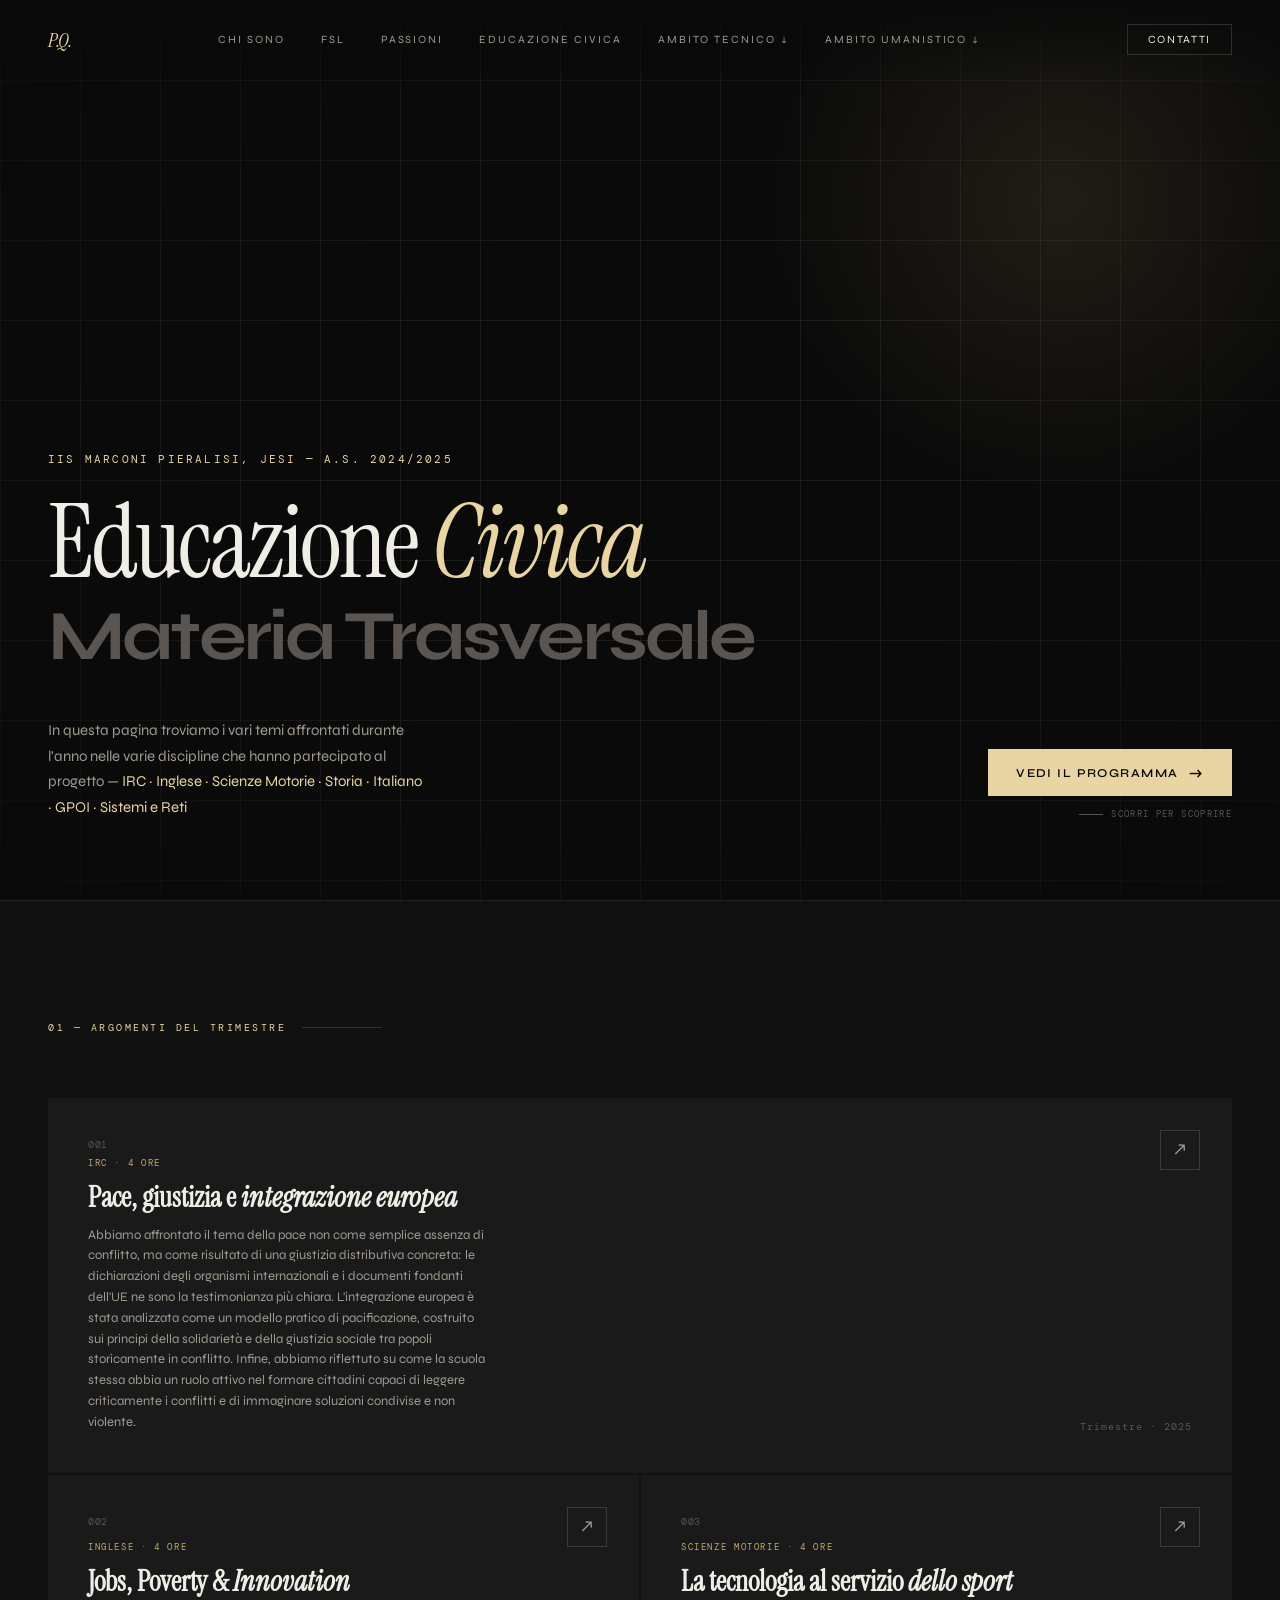
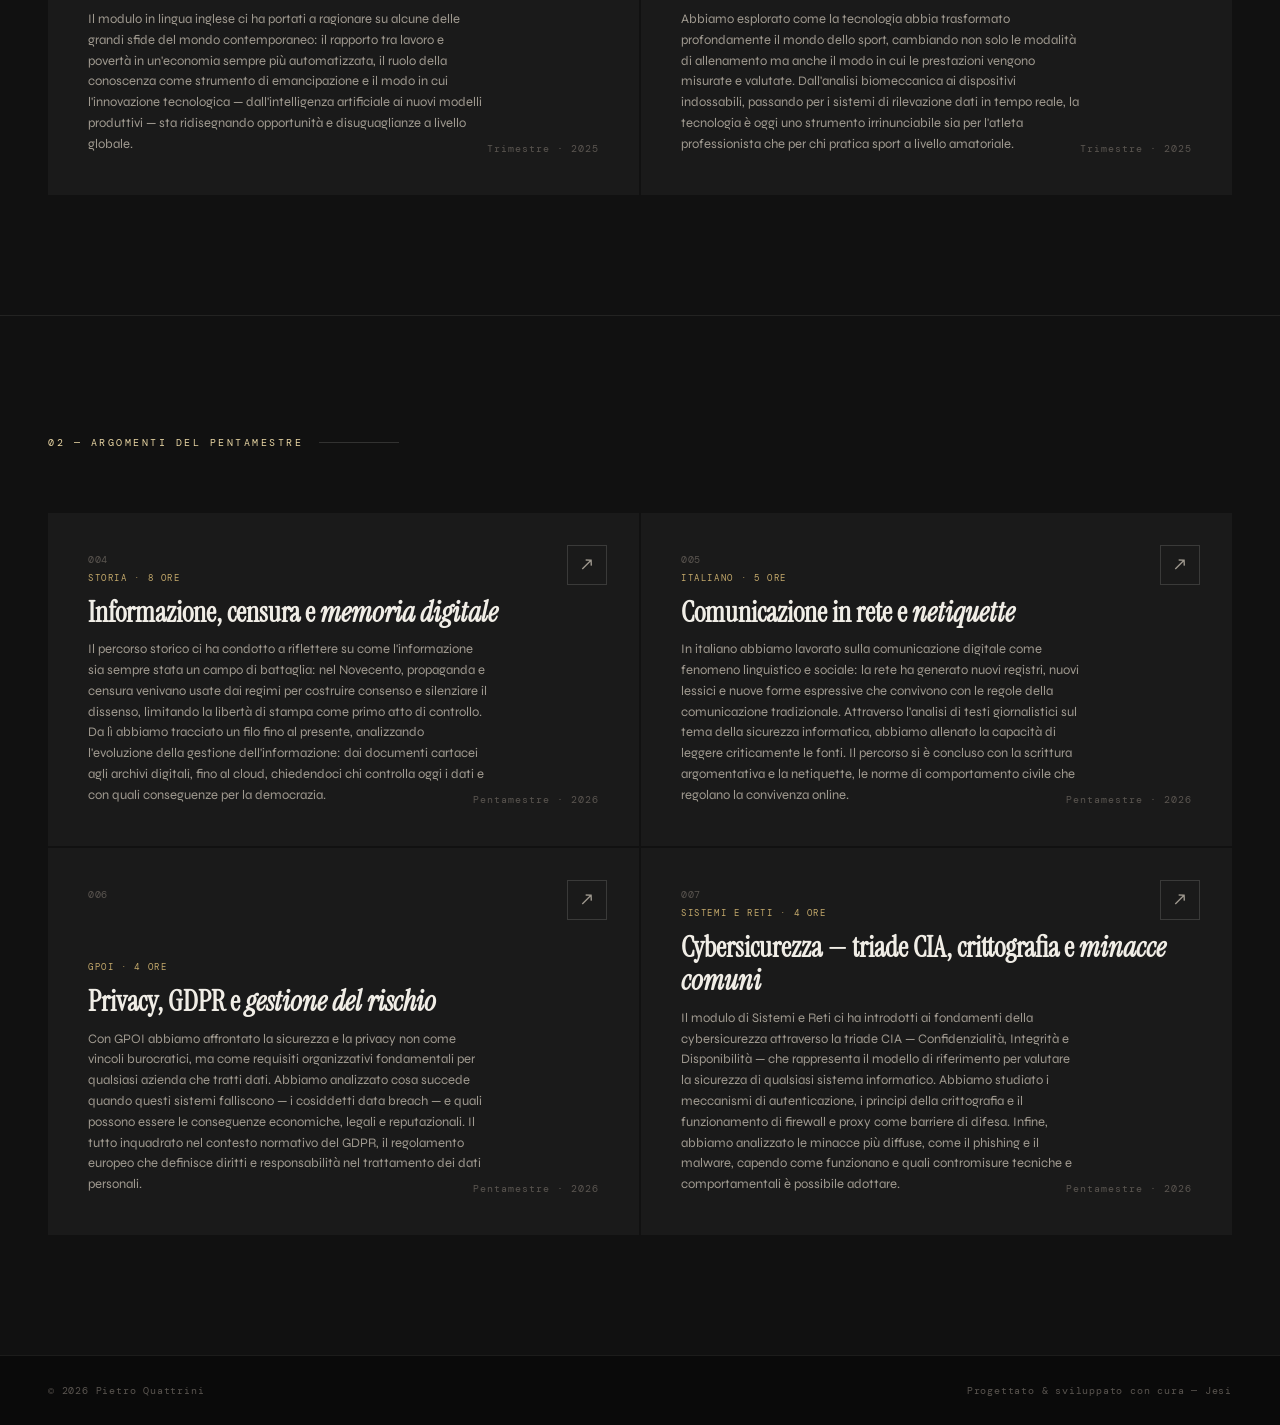
==== edCivica.html @ 32f86981 "Add files via upload" ====
<!DOCTYPE html>
<html lang="it">

<head>
    <meta charset="UTF-8">
    <meta name="viewport" content="width=device-width, initial-scale=1.0">
    <title>Pietro Quattrini - Educazione Civica</title>
    <link rel="preconnect" href="https://fonts.googleapis.com">
    <link
        href="https://fonts.googleapis.com/css2?family=Syne:wght@400;500;600;700;800&family=Instrument+Serif:ital@0;1&family=DM+Mono:wght@300;400&display=swap"
        rel="stylesheet">
    <link rel="stylesheet" href="css/stile.css">
</head>

<body>

    <nav>
        <div class="nav-logo">P.Q.</div>
        <div class="nav-links">
            <a href="home.html">Chi sono</a>
            <a href="pcto.html">FSL</a>
            <a href="passioni.html">Passioni</a>
            <a href="edCivica.html">Educazione Civica</a>
            <div class="nav-dropdown">
                <span class="nav-dropdown-label">Ambito Tecnico</span>
                <div class="nav-dropdown-menu">
                    <a href="informatica.html">Informatica</a>
                    <a href="sistemiReti.html">Sistemi e Reti</a>
                    <a href="tpsit.html">TPSIT</a>
                    <a href="intelligenzaArtificiale.html">Intelligenza Artificiale</a>
                    <a href="gpoi.html">GPOI</a>
                    <a href="matematica.html">Matematica</a>
                </div>
            </div>
            <div class="nav-dropdown">
                <span class="nav-dropdown-label">Ambito Umanistico</span>
                <div class="nav-dropdown-menu">
                    <a href="italiano.html">Italiano</a>
                    <a href="storia.html">Storia</a>
                    <a href="inglese.html">Inglese</a>
                </div>
            </div>
        </div>
        <a href="#contact" class="nav-cta">Contatti</a>
    </nav>

    <!-- HERO -->
    <section class="hero">
        <div class="hero-grid-bg"></div>
        <div class="hero-orb"></div>

        <div class="hero-eyebrow">IIS Marconi Pieralisi, Jesi — A.S. 2024/2025</div>
        <h1 class="hero-name">Educazione<em> Civica</em></h1>
        <div class="hero-role">Materia Trasversale</div>
        <div class="hero-bottom">
            <p class="hero-desc">In questa pagina troviamo i vari temi affrontati durante l'anno nelle varie discipline
                che hanno partecipato al progetto —
                <span style="color:var(--accent);">IRC · Inglese · Scienze Motorie · Storia · Italiano · GPOI · Sistemi
                    e Reti</span>
            </p>
            <div class="hero-cta">
                <a href="#trimestre" class="btn-primary">Vedi il programma <span class="arrow">→</span></a>
                <span class="scroll-hint">Scorri per scoprire</span>
            </div>
        </div>
    </section>

    <!-- TRIMESTRE -->
    <section class="work" id="trimestre">
        <div class="section-label">01 — Argomenti del Trimestre</div>
        <div class="work-grid">

            <!-- IRC -->
            <div class="work-item work-item-wide">
                <span class="work-num">001</span>
                <div class="work-arrow">↗</div>
                <br>
                <div class="work-tag">IRC · 4 ore</div>
                <h3 class="work-title">Pace, giustizia e <em style="font-style:italic;">integrazione europea</em></h3>
                <p class="work-desc">Abbiamo affrontato il tema della pace non come semplice assenza di conflitto, ma
                    come risultato di una giustizia distributiva concreta: le dichiarazioni degli organismi
                    internazionali e i documenti fondanti dell'UE ne sono la testimonianza più chiara. L'integrazione
                    europea è stata analizzata come un modello pratico di pacificazione, costruito sui principi della
                    solidarietà e della giustizia sociale tra popoli storicamente in conflitto. Infine, abbiamo
                    riflettuto su come la scuola stessa abbia un ruolo attivo nel formare cittadini capaci di leggere
                    criticamente i conflitti e di immaginare soluzioni condivise e non violente.</p>
                <span class="work-year">Trimestre · 2025</span>
            </div>

            <!-- INGLESE -->
            <div class="work-item">
                <span class="work-num">002</span>
                <div class="work-arrow">↗</div>
                <div class="work-tag">Inglese · 4 ore</div>
                <h3 class="work-title">Jobs, Poverty &amp; <em style="font-style:italic;">Innovation</em></h3>
                <p class="work-desc">Il modulo in lingua inglese ci ha portati a ragionare su alcune delle grandi sfide
                    del mondo contemporaneo: il rapporto tra lavoro e povertà in un'economia sempre più automatizzata,
                    il ruolo della conoscenza come strumento di emancipazione e il modo in cui l'innovazione tecnologica
                    — dall'intelligenza artificiale ai nuovi modelli produttivi — sta ridisegnando opportunità e
                    disuguaglianze a livello globale.</p>
                <span class="work-year">Trimestre · 2025</span>
            </div>

            <!-- SCIENZE MOTORIE -->
            <div class="work-item">
                <span class="work-num">003</span>
                <div class="work-arrow">↗</div>
                <div class="work-tag">Scienze Motorie · 4 ore</div>
                <h3 class="work-title">La tecnologia al servizio <em style="font-style:italic;">dello sport</em></h3>
                <p class="work-desc">Abbiamo esplorato come la tecnologia abbia trasformato profondamente il mondo dello
                    sport, cambiando non solo le modalità di allenamento ma anche il modo in cui le prestazioni vengono
                    misurate e valutate. Dall'analisi biomeccanica ai dispositivi indossabili, passando per i sistemi di
                    rilevazione dati in tempo reale, la tecnologia è oggi uno strumento irrinunciabile sia per l'atleta
                    professionista che per chi pratica sport a livello amatoriale.</p>
                <span class="work-year">Trimestre · 2025</span>
            </div>

        </div>
    </section>

    <!-- PENTAMESTRE -->
    <section class="work" id="pentamestre">
        <div class="section-label">02 — Argomenti del Pentamestre</div>
        <div class="work-grid">

            <!-- STORIA -->
            <div class="work-item">
                <span class="work-num">004</span>
                <div class="work-arrow">↗</div>
                <br>
                <div class="work-tag">Storia · 8 ore</div>
                <h3 class="work-title">Informazione, censura e <em style="font-style:italic;">memoria digitale</em></h3>
                <p class="work-desc">Il percorso storico ci ha condotto a riflettere su come l'informazione sia sempre
                    stata un campo di battaglia: nel Novecento, propaganda e censura venivano usate dai regimi per
                    costruire consenso e silenziare il dissenso, limitando la libertà di stampa come primo atto di
                    controllo. Da lì abbiamo tracciato un filo fino al presente, analizzando l'evoluzione della gestione
                    dell'informazione: dai documenti cartacei agli archivi digitali, fino al cloud, chiedendoci chi
                    controlla oggi i dati e con quali conseguenze per la democrazia.</p>
                <span class="work-year">Pentamestre · 2026</span>
            </div>

            <!-- ITALIANO -->
            <div class="work-item">
                <span class="work-num">005</span>
                <div class="work-arrow">↗</div>
                <br>
                <div class="work-tag">Italiano · 5 ore</div>
                <h3 class="work-title">Comunicazione in rete e <em style="font-style:italic;">netiquette</em></h3>
                <p class="work-desc">In italiano abbiamo lavorato sulla comunicazione digitale come fenomeno linguistico
                    e sociale: la rete ha generato nuovi registri, nuovi lessici e nuove forme espressive che convivono
                    con le regole della comunicazione tradizionale. Attraverso l'analisi di testi giornalistici sul tema
                    della sicurezza informatica, abbiamo allenato la capacità di leggere criticamente le fonti. Il
                    percorso si è concluso con la scrittura argomentativa e la netiquette, le norme di comportamento
                    civile che regolano la convivenza online.</p>
                <span class="work-year">Pentamestre · 2026</span>
            </div>

            <!-- GPOI -->
            <div class="work-item">
                <span class="work-num">006</span>
                <div class="work-arrow">↗</div>
                <div class="work-tag">GPOI · 4 ore</div>
                <h3 class="work-title">Privacy, GDPR e <em style="font-style:italic;">gestione del rischio</em></h3>
                <p class="work-desc">Con GPOI abbiamo affrontato la sicurezza e la privacy non come vincoli burocratici,
                    ma come requisiti organizzativi fondamentali per qualsiasi azienda che tratti dati. Abbiamo
                    analizzato cosa succede quando questi sistemi falliscono — i cosiddetti data breach — e quali
                    possono essere le conseguenze economiche, legali e reputazionali. Il tutto inquadrato nel contesto
                    normativo del GDPR, il regolamento europeo che definisce diritti e responsabilità nel trattamento
                    dei dati personali.</p>
                <span class="work-year">Pentamestre · 2026</span>
            </div>

            <!-- SISTEMI E RETI -->
            <div class="work-item">
                <span class="work-num">007</span>
                <div class="work-arrow">↗</div>
                <br>
                <div class="work-tag">Sistemi e Reti · 4 ore</div>
                <h3 class="work-title">Cybersicurezza — triade CIA, crittografia e <em
                        style="font-style:italic;">minacce comuni</em></h3>
                <p class="work-desc">Il modulo di Sistemi e Reti ci ha introdotti ai fondamenti della cybersicurezza
                    attraverso la triade CIA — Confidenzialità, Integrità e Disponibilità — che rappresenta il modello
                    di riferimento per valutare la sicurezza di qualsiasi sistema informatico. Abbiamo studiato i
                    meccanismi di autenticazione, i principi della crittografia e il funzionamento di firewall e proxy
                    come barriere di difesa. Infine, abbiamo analizzato le minacce più diffuse, come il phishing e il
                    malware, capendo come funzionano e quali contromisure tecniche e comportamentali è possibile
                    adottare.</p>
                <span class="work-year">Pentamestre · 2026</span>
            </div>

        </div>
    </section>

    <footer>
        <span class="footer-left">© 2026 Pietro Quattrini</span>
        <span class="footer-right">Progettato &amp; sviluppato con cura — Jesi</span>
    </footer>

    <script src="js/script.js"></script>
</body>

</html>
---- css/stile.css ----
* {
  margin: 0;
  padding: 0;
  box-sizing: border-box;
}

:root {
  --bg: #0a0a0a;
  --bg2: #111;
  --bg3: #1a1a1a;
  --fg: #f0ede6;
  --fg2: #a09a90;
  --fg3: #5a5550;
  --accent: #e8d5a3;
  --accent2: #c4a96b;
  --line: rgba(240, 237, 230, 0.08);
  --line2: rgba(240, 237, 230, 0.15);
}

html {
  scroll-behavior: smooth;
}

body {
  background: var(--bg);
  color: var(--fg);
  font-family: 'Syne', sans-serif;
  overflow-x: hidden;
}

/* Nav */

nav{
  position: fixed;
  top: 0;
  left: 0;
  right: 0;
  z-index: 100;
  padding: 24px 48px;
  display: flex;
  justify-content: space-between;
  align-items: center;
  background: linear-gradient(to bottom, rgba(10,10,10,.95) 0%, transparent 100%);
}

.nav-logo {
  font-family: 'Instrument Serif', serif;
  font-style: italic;
  font-size: 20px;
  color: var(--accent);
  letter-spacing: -.02em;
}

.nav-links {
  display: flex;
  gap: 36px;
  align-items: center;
  list-style: none;
}

/* stile base di tutti i link/voci nav */
.nav-links a,
.nav-links .nav-item > a,
.nav-dropdown-label {
  font-size: 11px;
  letter-spacing: .18em;
  text-transform: uppercase;
  color: var(--fg2);
  text-decoration: none;
  transition: color .2s;
  cursor: pointer;
  background: none;
  border: none;
  padding: 0;
  font-family: 'Syne', sans-serif;
  font-weight: 400;
  display: flex;
  align-items: center;
  gap: 5px;
}

.nav-links a:hover,
.nav-dropdown-label:hover,
.nav-dropdown.open .nav-dropdown-label {
  color: var(--fg);
}

/* Dropdown container */
.nav-dropdown {
  position: relative;
}

.nav-dropdown-label::after {
  content: '↓';
  font-size: 9px;
  transition: transform .2s;
  display: inline-block;
}

.nav-dropdown.open .nav-dropdown-label::after {
  transform: rotate(180deg);
}

/* Menu a tendina */
.nav-dropdown-menu {
  position: absolute;
  top: calc(100% + 14px);
  left: 50%;
  background: rgba(17,17,17,.97);
  border: 1px solid var(--line2);
  min-width: 160px;
  display: flex;
  flex-direction: column;
  opacity: 0;
  pointer-events: none;
  transition: opacity .2s, transform .2s;
  transform: translateX(-50%) translateY(-6px);
  z-index: 200;
}

.nav-dropdown.open .nav-dropdown-menu {
  opacity: 1;
  pointer-events: all;
  transform: translateX(-50%) translateY(0);
}

.nav-dropdown-menu a {
  font-size: 10px;
  letter-spacing: .18em;
  text-transform: uppercase;
  color: var(--fg2);
  text-decoration: none;
  padding: 12px 20px;
  transition: color .15s, background .15s;
  border-bottom: 1px solid var(--line);
  white-space: nowrap;
}

.nav-dropdown-menu a:last-child {
  border-bottom: none;
}

.nav-dropdown-menu a:hover {
  color: var(--accent);
  background: rgba(232,213,163,.04);
}

.nav-cta {
  font-size: 11px;
  letter-spacing: .15em;
  text-transform: uppercase;
  border: 1px solid var(--line2);
  padding: 8px 20px;
  color: var(--fg);
  text-decoration: none;
  transition: border-color .2s, background .2s;
}

.nav-cta:hover {
  border-color: var(--accent2);
  background: rgba(232,213,163,.05);
}

/* Hero */

.hero {
  min-height: 100vh;
  display: flex;
  flex-direction: column;
  justify-content: flex-end;
  padding: 0 48px 80px;
  position: relative;
  overflow: hidden;
}

.hero-grid-bg {
  position: absolute;
  inset: 0;
  background-image:
    linear-gradient(var(--line) 1px, transparent 1px),
    linear-gradient(90deg, var(--line) 1px, transparent 1px);
  background-size: 80px 80px;
  mask-image: radial-gradient(ellipse 80% 80% at 50% 50%, black 30%, transparent 100%);
}

.hero-orb {
  position: absolute;
  width: 600px;
  height: 600px;
  top: -100px;
  right: -80px;
  background: radial-gradient(circle, rgba(196,169,107,.12) 0%, transparent 70%);
  border-radius: 50%;
  animation: pulse 6s ease-in-out infinite;
}

@keyframes pulse {
  0%, 100% { transform: scale(1) rotate(0deg); }
  50%       { transform: scale(1.06) rotate(3deg); }
}

.hero-eyebrow {
  font-family: 'DM Mono', monospace;
  font-size: 11px;
  color: var(--accent);
  letter-spacing: .2em;
  text-transform: uppercase;
  margin-bottom: 28px;
  opacity: 0;
  animation: fadeUp .8s .2s forwards;
}

.hero-name {
  font-family: 'Instrument Serif', serif;
  font-size: clamp(56px, 8vw, 120px);
  font-weight: 400;
  line-height: .95;
  letter-spacing: -.03em;
  margin-bottom: 12px;
  opacity: 0;
  animation: fadeUp .8s .35s forwards;
}

.hero-name em {
  font-style: italic;
  color: var(--accent);
}

.hero-role {
  font-size: clamp(40px, 5.5vw, 84px);
  font-weight: 700;
  line-height: .95;
  letter-spacing: -.04em;
  color: var(--fg3);
  margin-bottom: 48px;
  opacity: 0;
  animation: fadeUp .8s .5s forwards;
}

.hero-bottom {
  display: flex;
  justify-content: space-between;
  align-items: flex-end;
  opacity: 0;
  animation: fadeUp .8s .65s forwards;
}

.hero-desc {
  max-width: 380px;
  font-size: 15px;
  line-height: 1.7;
  color: var(--fg2);
  font-weight: 400;
}

.hero-cta {
  display: flex;
  flex-direction: column;
  align-items: flex-end;
  gap: 12px;
}

@keyframes fadeUp {
  from { opacity: 0; transform: translateY(24px); }
  to   { opacity: 1; transform: translateY(0); }
}

/* Buttons */

.btn-primary {
  display: inline-flex;
  align-items: center;
  gap: 10px;
  background: var(--accent);
  color: #0a0a0a;
  font-size: 12px;
  font-weight: 600;
  letter-spacing: .12em;
  text-transform: uppercase;
  padding: 14px 28px;
  text-decoration: none;
  transition: background .2s, transform .15s;
}

.btn-primary:hover {
  background: var(--accent2);
  transform: translateY(-1px);
}

.btn-primary .arrow {
  font-size: 16px;
  transition: transform .2s;
}

.btn-primary:hover .arrow {
  transform: translateX(3px);
}

.scroll-hint {
  font-family: 'DM Mono', monospace;
  font-size: 9px;
  color: var(--fg3);
  letter-spacing: .15em;
  text-transform: uppercase;
  display: flex;
  align-items: center;
  gap: 8px;
}

.scroll-hint::before {
  content: '';
  display: block;
  width: 24px;
  height: 1px;
  background: var(--fg3);
}

/* Sections shared */

section {
  padding: 120px 48px;
}

.section-label {
  font-family: 'DM Mono', monospace;
  font-size: 10px;
  letter-spacing: .25em;
  text-transform: uppercase;
  color: var(--accent);
  margin-bottom: 64px;
  display: flex;
  align-items: center;
  gap: 16px;
}

.section-label::after {
  content: '';
  flex: 1;
  height: 1px;
  background: var(--line2);
  max-width: 80px;
}

/* About */

.about {
  border-top: 1px solid var(--line);
}

.about-inner {
  display: grid;
  grid-template-columns: 1fr 1fr;
  gap: 80px;
  align-items: start;
}

.about-text h2 {
  font-family: 'Instrument Serif', serif;
  font-size: clamp(32px, 4vw, 54px);
  font-weight: 400;
  line-height: 1.15;
  letter-spacing: -.02em;
  margin-bottom: 28px;
}

.about-text h2 em {
  font-style: italic;
  color: var(--accent);
}

.about-text p {
  font-size: 15px;
  line-height: 1.8;
  color: var(--fg2);
  margin-bottom: 16px;
  font-weight: 400;
}

.about-stats {
  display: flex;
  flex-direction: column;
}

.stat-row {
  padding: 24px 0;
  border-bottom: 1px solid var(--line);
  display: flex;
  justify-content: space-between;
  align-items: baseline;
}

.stat-row:first-child {
  border-top: 1px solid var(--line);
}

.stat-num {
  font-family: 'Instrument Serif', serif;
  font-style: italic;
  font-size: 48px;
  color: var(--accent);
  line-height: 1;
}

.stat-label {
  font-size: 12px;
  color: var(--fg2);
  letter-spacing: .1em;
  text-transform: uppercase;
  font-weight: 500;
}

/* Work */

.work {
  background: var(--bg2);
  border-top: 1px solid var(--line);
}

.work-grid {
  display: grid;
  grid-template-columns: 1fr 1fr;
  gap: 2px;
}

.work-item {
  position: relative;
  overflow: hidden;
  background: var(--bg3);
  padding: 40px;
  min-height: 320px;
  display: flex;
  flex-direction: column;
  justify-content: flex-end;
  cursor: pointer;
  transition: background .3s;
}

.work-item:hover {
  background: #1f1e1c;
}

.work-item-wide {
  grid-column: 1 / -1;
  min-height: 240px;
}

.work-tag {
  font-family: 'DM Mono', monospace;
  font-size: 9px;
  letter-spacing: .18em;
  text-transform: uppercase;
  color: var(--accent2);
  margin-bottom: 12px;
}

.work-title {
  font-family: 'Instrument Serif', serif;
  font-size: 28px;
  line-height: 1.2;
  margin-bottom: 10px;
}

.work-desc {
  font-size: 13px;
  color: var(--fg2);
  line-height: 1.6;
  max-width: 400px;
}

.work-arrow {
  position: absolute;
  top: 32px;
  right: 32px;
  width: 40px;
  height: 40px;
  border: 1px solid var(--line2);
  display: flex;
  align-items: center;
  justify-content: center;
  font-size: 18px;
  color: var(--fg2);
  transition: border-color .2s, color .2s, transform .2s;
}

.work-item:hover .work-arrow {
  border-color: var(--accent);
  color: var(--accent);
  transform: translate(2px, -2px);
}

.work-year {
  position: absolute;
  bottom: 40px;
  right: 40px;
  font-family: 'DM Mono', monospace;
  font-size: 10px;
  color: var(--fg3);
  letter-spacing: .1em;
}

.work-num {
  position: absolute;
  top: 40px;
  left: 40px;
  font-family: 'DM Mono', monospace;
  font-size: 10px;
  color: var(--fg3);
  letter-spacing: .05em;
}

/* Skills */

.skills {
  border-top: 1px solid var(--line);
}

.skills-layout {
  display: grid;
  grid-template-columns: 1fr 2fr;
  gap: 80px;
  align-items: start;
}

.skills-intro h2 {
  font-family: 'Instrument Serif', serif;
  font-size: clamp(28px, 3vw, 42px);
  font-weight: 400;
  line-height: 1.2;
  letter-spacing: -.02em;
  margin-bottom: 20px;
}

.skills-intro h2 em {
  font-style: italic;
  color: var(--accent);
}

.skills-intro p {
  font-size: 14px;
  color: var(--fg2);
  line-height: 1.75;
}

.skills-list {
  display: flex;
  flex-direction: column;
}

.skill-row {
  display: flex;
  align-items: center;
  gap: 20px;
  padding: 18px 0;
  border-bottom: 1px solid var(--line);
}

.skill-row:first-child {
  border-top: 1px solid var(--line);
}

.skill-name {
  font-size: 14px;
  font-weight: 500;
  min-width: 160px;
  color: var(--fg);
}

.skill-bar {
  flex: 1;
  height: 2px;
  background: var(--line2);
  position: relative;
}

.skill-fill {
  height: 100%;
  background: linear-gradient(90deg, var(--accent2), var(--accent));
}

.skill-pct {
  font-family: 'DM Mono', monospace;
  font-size: 10px;
  color: var(--fg3);
  min-width: 32px;
  text-align: right;
}

/* Contact */

.contact {
  background: var(--bg2);
  border-top: 1px solid var(--line);
  text-align: center;
}

.contact-big {
  font-family: 'Instrument Serif', serif;
  font-size: clamp(40px, 7vw, 100px);
  font-weight: 400;
  line-height: 1;
  letter-spacing: -.03em;
  margin-bottom: 40px;
}

.contact-big em {
  font-style: italic;
  color: var(--accent);
}

.contact-links {
  display: flex;
  justify-content: center;
  gap: 40px;
  margin-bottom: 80px;
  flex-wrap: wrap;
}

.contact-link {
  font-family: 'DM Mono', monospace;
  font-size: 11px;
  letter-spacing: .15em;
  text-transform: uppercase;
  color: var(--fg2);
  text-decoration: none;
  border-bottom: 1px solid var(--line2);
  padding-bottom: 3px;
  transition: color .2s, border-color .2s;
}

.contact-link:hover {
  color: var(--accent);
  border-color: var(--accent);
}

.contact-email {
  display: inline-block;
  font-family: 'Instrument Serif', serif;
  font-style: italic;
  font-size: clamp(18px, 2.5vw, 28px);
  color: var(--fg2);
  text-decoration: none;
  margin-bottom: 64px;
  transition: color .2s;
  letter-spacing: -.01em;
}

.contact-email:hover {
  color: var(--accent);
}

/* Footer */

footer {
  padding: 28px 48px;
  border-top: 1px solid var(--line);
  display: flex;
  justify-content: space-between;
  align-items: center;
}

.footer-left,
.footer-right {
  font-family: 'DM Mono', monospace;
  font-size: 10px;
  color: var(--fg3);
  letter-spacing: .08em;
}
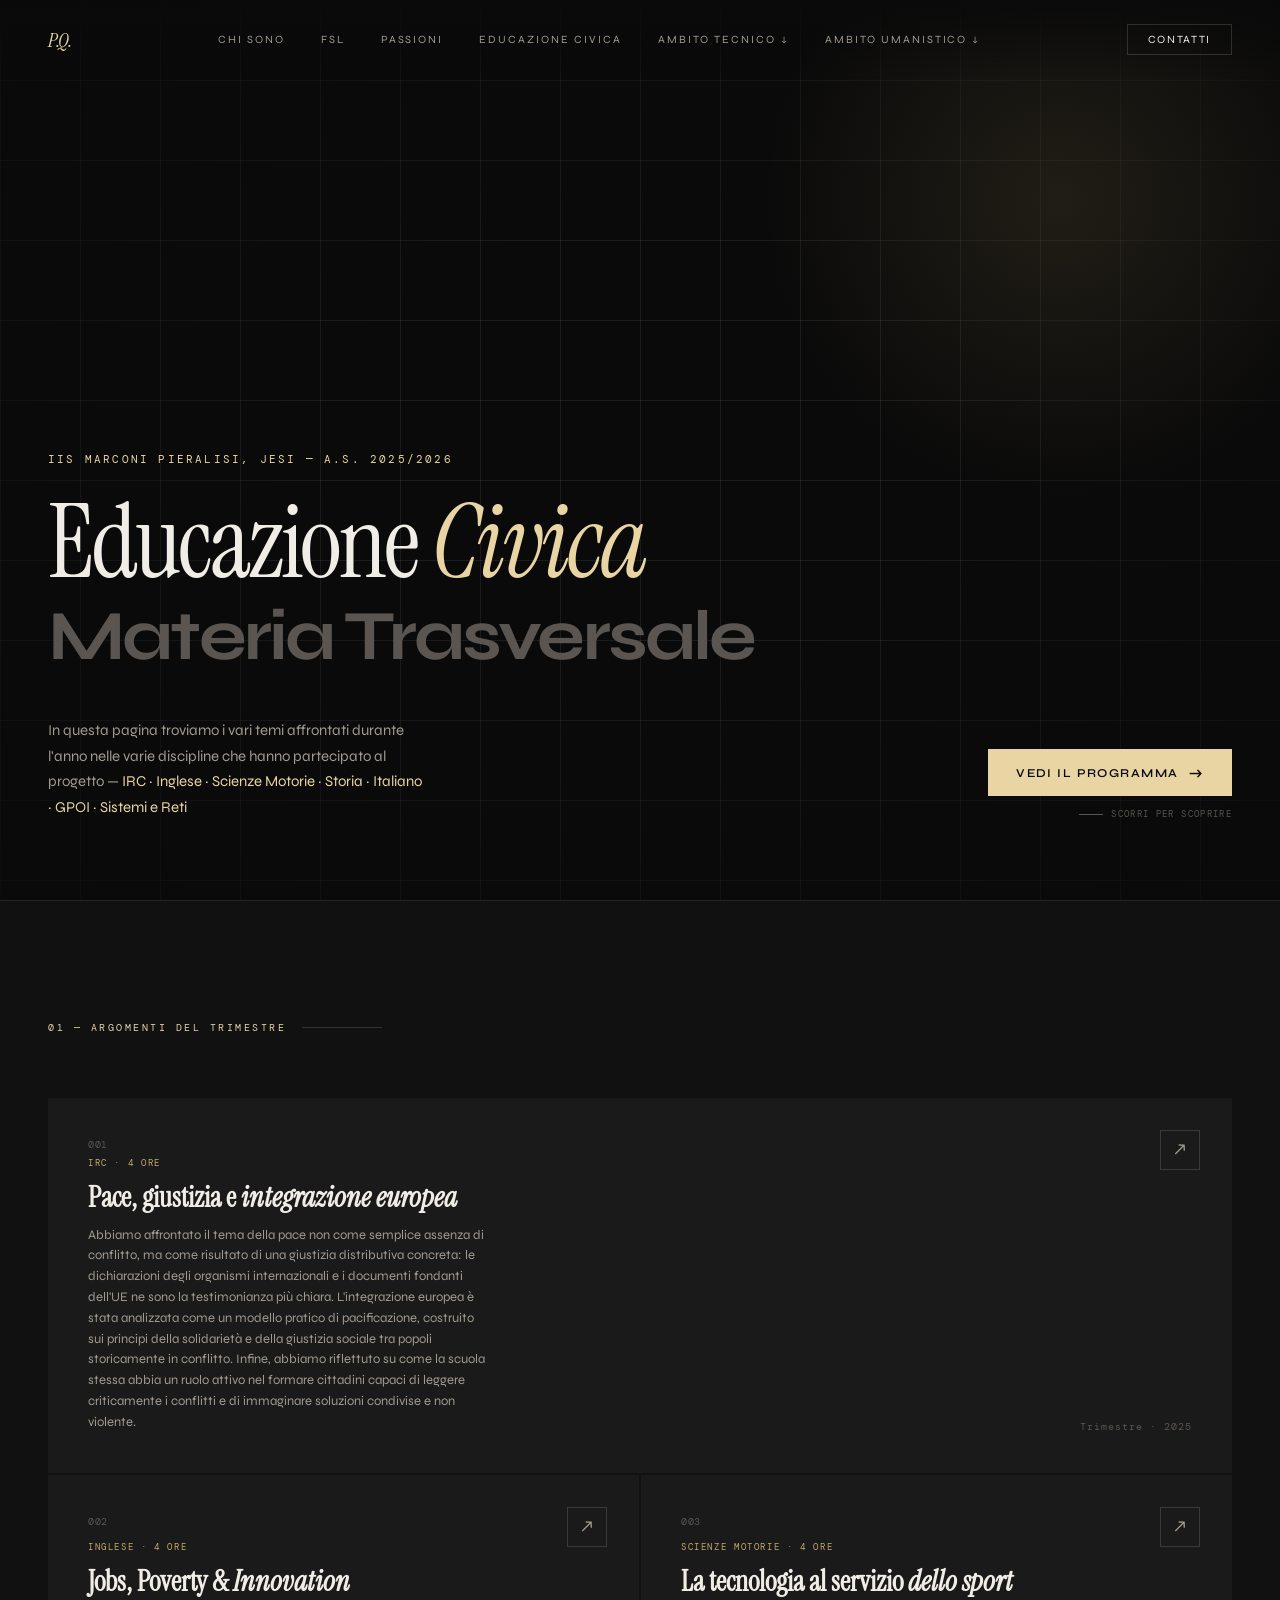
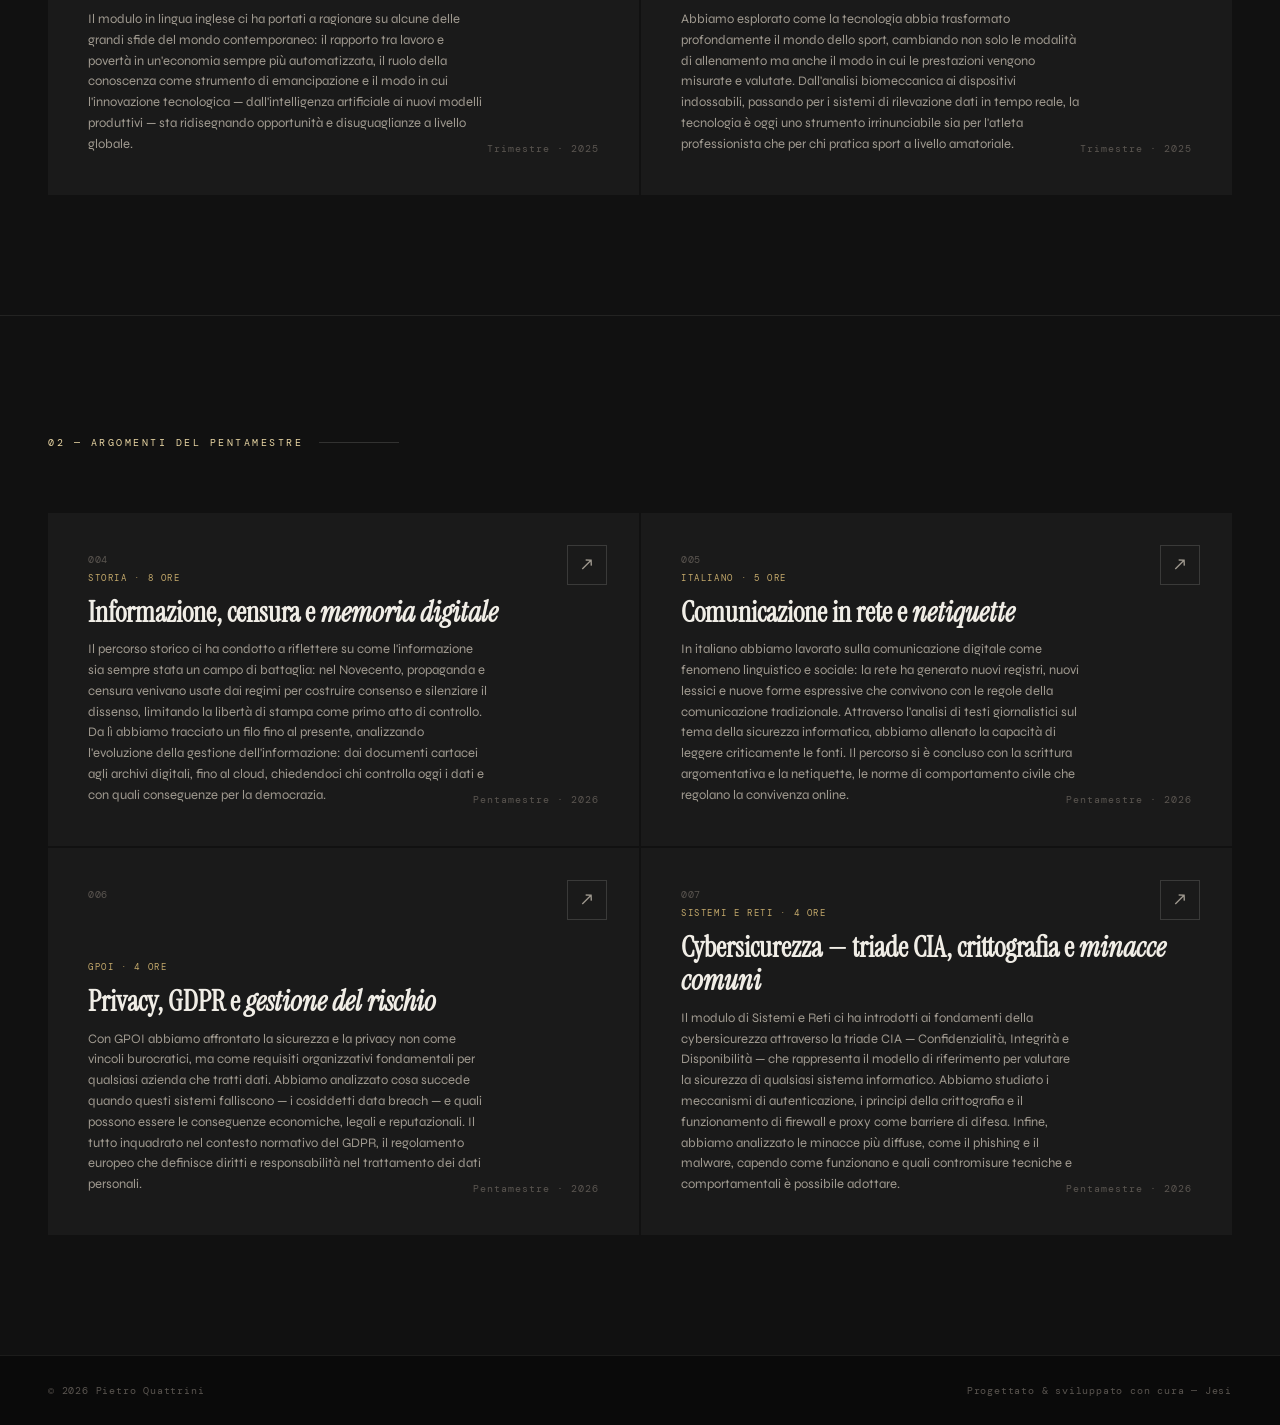
==== commit ea19a30d: "Update edCivica.html" ====
--- a/edCivica.html
+++ b/edCivica.html
@@ -49,7 +49,7 @@
         <div class="hero-grid-bg"></div>
         <div class="hero-orb"></div>
 
-        <div class="hero-eyebrow">IIS Marconi Pieralisi, Jesi — A.S. 2024/2025</div>
+        <div class="hero-eyebrow">IIS Marconi Pieralisi, Jesi — A.S. 2025/2026</div>
         <h1 class="hero-name">Educazione<em> Civica</em></h1>
         <div class="hero-role">Materia Trasversale</div>
         <div class="hero-bottom">
@@ -199,4 +199,4 @@
     <script src="js/script.js"></script>
 </body>
 
-</html>+</html>
